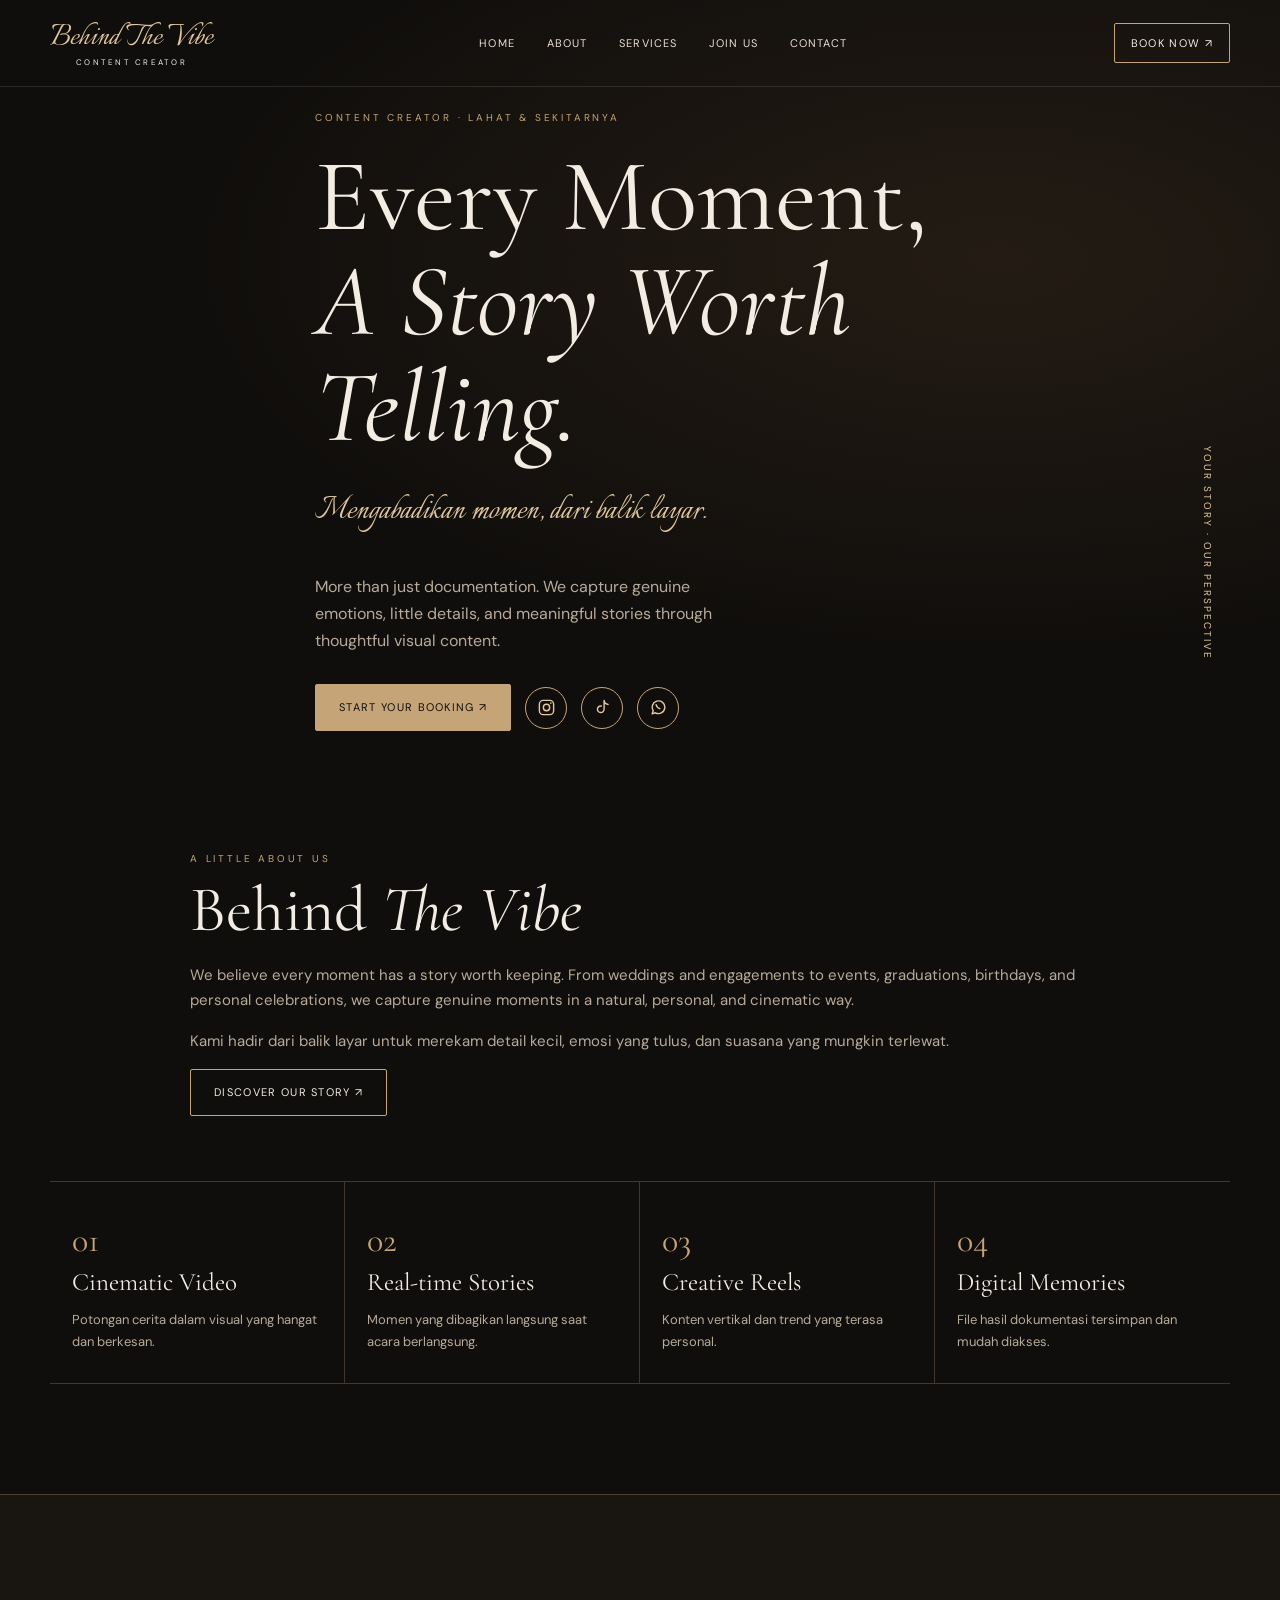
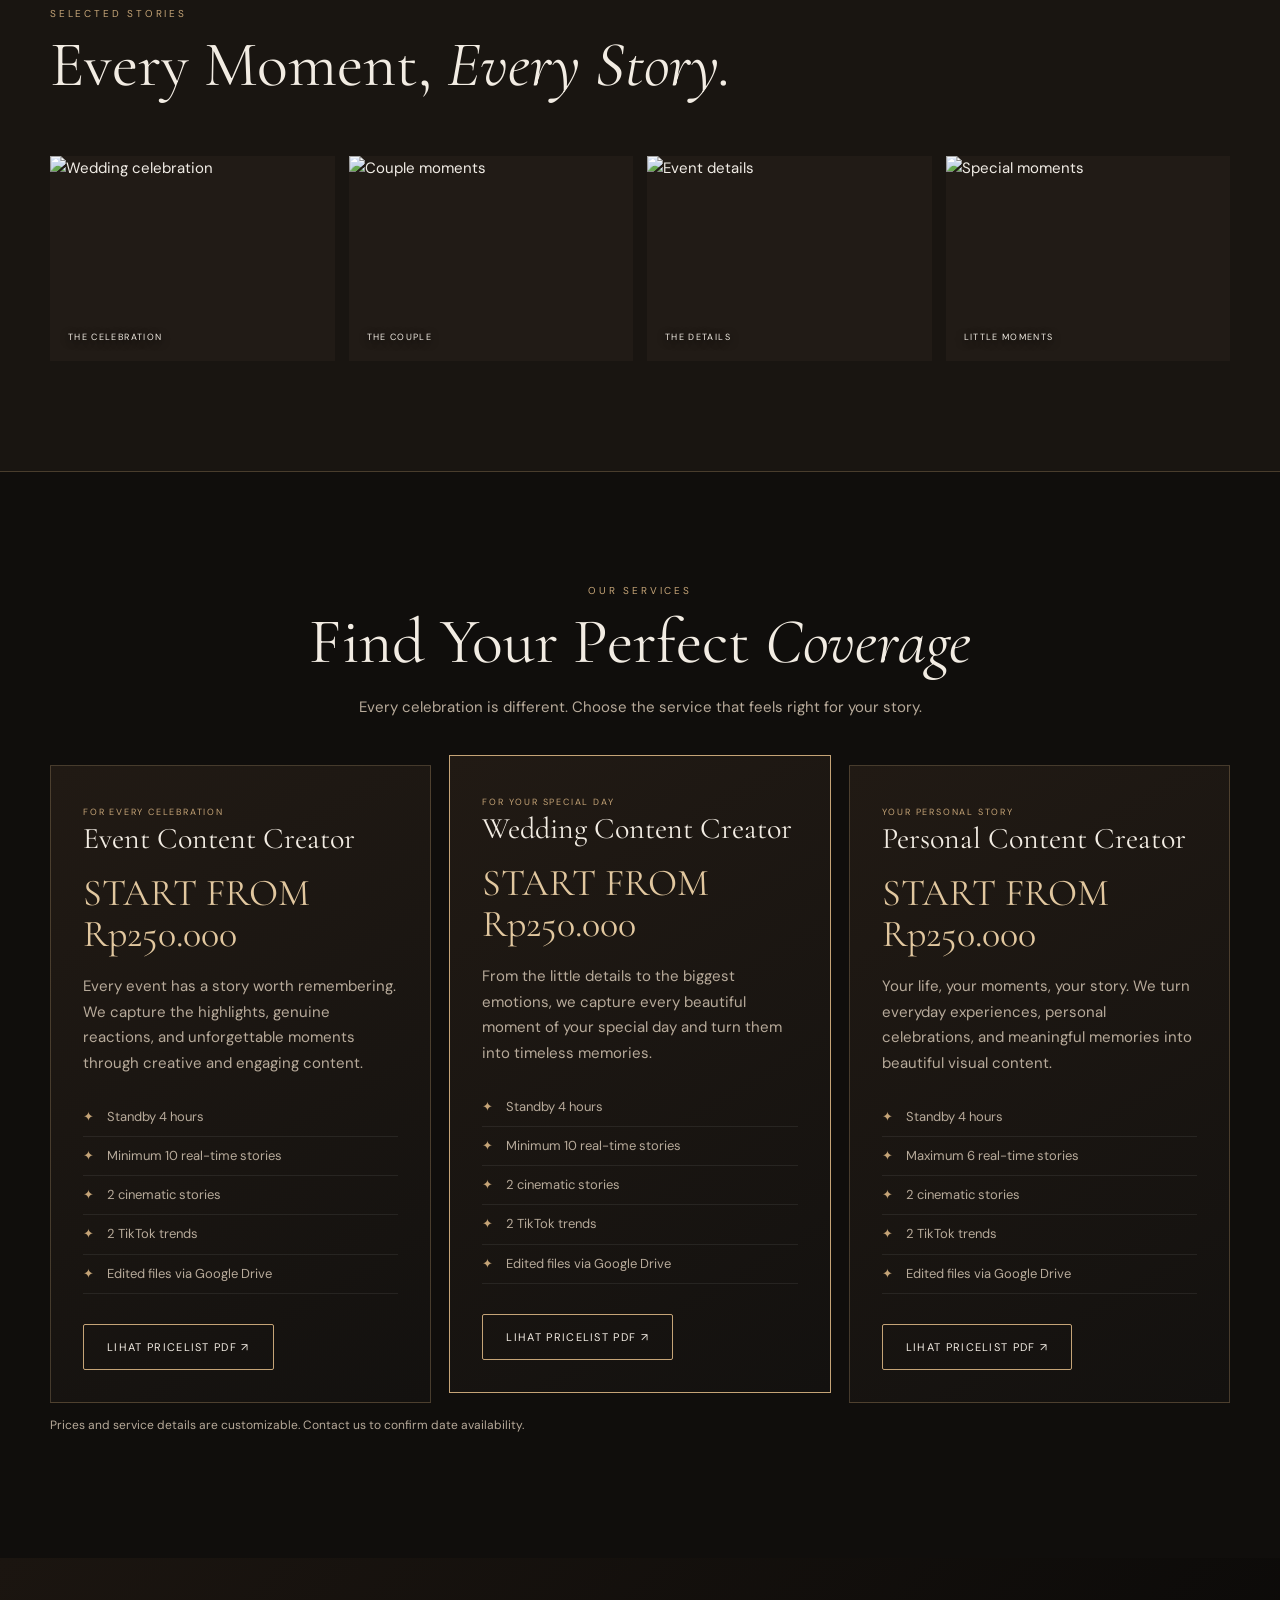
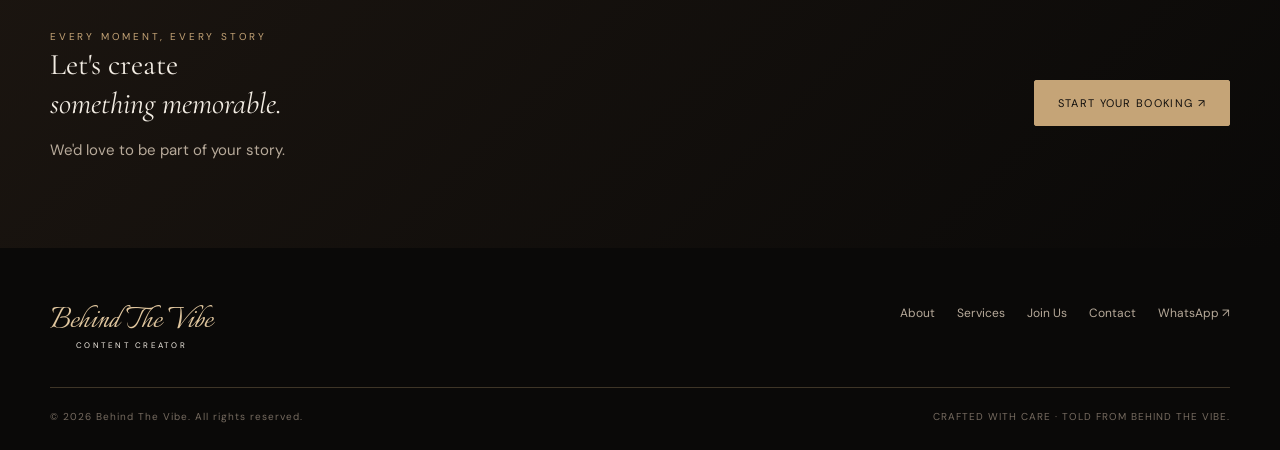
==== index.html @ 04918d2b "Add files via upload" ====
<!DOCTYPE html>
<html lang="id">
 <head>
  <meta charset="utf-8"/>
  <meta content="width=device-width,initial-scale=1" name="viewport"/>
  <meta content="Behind The Vibe &mdash; Content Creator in Lahat &amp; Sekitarnya. Mengabadikan momen, dari balik layar." name="description"/>
  <title>
   Content Creator &mdash; Behind The Vibe
  </title>
  <link href="styles.css" rel="stylesheet"/>
 </head>
 <body>
  <header class="site-header">
   <div class="container nav">
    <a class="brand" href="index.html">
     <strong>
      Behind The Vibe
     </strong>
     <span>
      Content Creator
     </span>
    </a>
    <nav class="navlinks">
     <a href="index.html">
      Home
     </a>
     <a href="about.html">
      About
     </a>
     <a href="packages.html">
      Services
     </a>
     <a href="join-us.html">
      Join Us
     </a>
     <a href="contact.html">
      Contact
     </a>
    </nav>
    <a class="btn small" href="booking.html">
     Book Now &nearrow;
    </a>
    <button aria-expanded="false" aria-label="Buka menu" class="menu-toggle">
     ☰
    </button>
   </div>
  </header>
  <main>
   <section class="hero">
    <div class="container hero-content">
     <div class="eyebrow">
      Content Creator &middot; Lahat &amp; Sekitarnya
     </div>
     <h1>
      Every Moment,
      <br/>
      <em>
       A Story Worth Telling.
      </em>
     </h1>
     <div class="script">
      Mengabadikan momen, dari balik layar.
     </div>
     <p>
      More than just documentation. We capture genuine emotions, little details, and meaningful stories through thoughtful visual content.
     </p>
     <div class="hero-actions">
      <a class="btn fill" href="booking.html">
       Start Your Booking &nearrow;
      </a>
      <a aria-label="Instagram" class="social-icon" data-social="instagram" href="#"><svg viewBox="0 0 24 24" aria-hidden="true"><rect x="3" y="3" width="18" height="18" rx="5"/><circle cx="12" cy="12" r="4"/><circle cx="17.5" cy="6.5" r="1" fill="currentColor" stroke="none"/></svg></a>
      <a aria-label="TikTok" class="social-icon" data-social="tiktok" href="#"><svg viewBox="0 0 24 24" aria-hidden="true"><path d="M14 3v11.2a4.2 4.2 0 1 1-3.5-4.14M14 3c.5 3.1 2.2 4.8 5 5.1"/></svg></a>
      <a aria-label="WhatsApp" class="social-icon" data-wa="Halo Behind The Vibe! Saya ingin bertanya tentang layanan." href="#"><svg viewBox="0 0 24 24" aria-hidden="true"><path d="M20 11.7a8 8 0 0 1-11.8 7L4 20l1.3-4A8 8 0 1 1 20 11.7Z"/><path d="M9 8.5c.5 2.6 2 4.1 4.6 5"/></svg></a>
     </div>
    </div>
    <div class="hero-note">
     YOUR STORY &middot; OUR PERSPECTIVE
    </div>
   </section>
   <section class="section">
    <div class="container intro-grid">
     <div>
      <div class="eyebrow">
       A little about us
      </div>
      <h2>
       Behind
       <em>
        The Vibe
       </em>
      </h2>
      <p>
       We believe every moment has a story worth keeping. From weddings and engagements to events, graduations, birthdays, and personal celebrations, we capture genuine moments in a natural, personal, and cinematic way.
      </p>
      <p>
       Kami hadir dari balik layar untuk merekam detail kecil, emosi yang tulus, dan suasana yang mungkin terlewat.
      </p>
      <a class="btn" href="about.html">
       Discover Our Story &nearrow;
      </a>
     </div>
    </div>
    <div class="container service-grid">
     <div class="service">
      <div class="num">
       01
      </div>
      <h3>
       Cinematic Video
      </h3>
      <p>
       Potongan cerita dalam visual yang hangat dan berkesan.
      </p>
     </div>
     <div class="service">
      <div class="num">
       02
      </div>
      <h3>
       Real-time Stories
      </h3>
      <p>
       Momen yang dibagikan langsung saat acara berlangsung.
      </p>
     </div>
     <div class="service">
      <div class="num">
       03
      </div>
      <h3>
       Creative Reels
      </h3>
      <p>
       Konten vertikal dan trend yang terasa personal.
      </p>
     </div>
     <div class="service">
      <div class="num">
       04
      </div>
      <h3>
       Digital Memories
      </h3>
      <p>
       File hasil dokumentasi tersimpan dan mudah diakses.
      </p>
     </div>
    </div>
   </section>
   <section class="section dark-panel">
    <div class="container">
     <div class="split-heading">
      <div>
       <div class="eyebrow">
        Selected stories
       </div>
       <h2>
        Every Moment,
        <em>
         Every Story.
        </em>
       </h2>
      </div>
     </div>
     <div class="gallery">
      <a href="packages.html">
       <img alt="Wedding celebration" src="https://images.unsplash.com/photo-1511285560929-80b456fea0bc?auto=format&amp;fit=crop&amp;w=800&amp;q=85"/>
       <span class="gallery-label">
        The Celebration
       </span>
      </a>
      <a href="packages.html">
       <img alt="Couple moments" src="https://images.unsplash.com/photo-1523438885200-e635ba2c371e?auto=format&amp;fit=crop&amp;w=800&amp;q=85"/>
       <span class="gallery-label">
        The Couple
       </span>
      </a>
      <a href="packages.html">
       <img alt="Event details" src="https://images.unsplash.com/photo-1519225421980-715cb0215aed?auto=format&amp;fit=crop&amp;w=800&amp;q=85"/>
       <span class="gallery-label">
        The Details
       </span>
      </a>
      <a href="packages.html">
       <img alt="Special moments" src="https://images.unsplash.com/photo-1532712938310-34cb3982ef74?auto=format&amp;fit=crop&amp;w=800&amp;q=85"/>
       <span class="gallery-label">
        Little Moments
       </span>
      </a>
     </div>
    </div>
   </section>
   <section class="section">
    <div class="container">
     <div class="section-head center">
      <div class="eyebrow">
       Our services
      </div>
      <h2>
       Find Your Perfect
       <em>
        Coverage
       </em>
      </h2>
      <p>
       Every celebration is different. Choose the service that feels right for your story.
      </p>
     </div>
     <div class="package-grid">
      <article class="package">
       <span class="tag">
        For every celebration
       </span>
       <h3>
        Event Content Creator
       </h3>
       <div class="price">
        START FROM Rp250.000
       </div>
       <p>
        Every event has a story worth remembering. We capture the highlights, genuine reactions, and unforgettable moments through creative and engaging content.
       </p>
       <ul>
        <li>
         Standby 4 hours
        </li>
        <li>
         Minimum 10 real-time stories
        </li>
        <li>
         2 cinematic stories
        </li>
        <li>
         2 TikTok trends
        </li>
        <li>
         Edited files via Google Drive
        </li>
       </ul>
       <a class="btn" href="packages.html#pricelist">
        Lihat Pricelist PDF &nearrow;
       </a>
      </article>
      <article class="package featured">
       <span class="tag">
        For your special day
       </span>
       <h3>
        Wedding Content Creator
       </h3>
       <div class="price">
        START FROM Rp250.000
       </div>
       <p>
        From the little details to the biggest emotions, we capture every beautiful moment of your special day and turn them into timeless memories.
       </p>
       <ul>
        <li>
         Standby 4 hours
        </li>
        <li>
         Minimum 10 real-time stories
        </li>
        <li>
         2 cinematic stories
        </li>
        <li>
         2 TikTok trends
        </li>
        <li>
         Edited files via Google Drive
        </li>
       </ul>
       <a class="btn" href="packages.html#pricelist">
        Lihat Pricelist PDF &nearrow;
       </a>
      </article>
      <article class="package">
       <span class="tag">
        Your personal story
       </span>
       <h3>
        Personal Content Creator
       </h3>
       <div class="price">
        START FROM Rp250.000
       </div>
       <p>
        Your life, your moments, your story. We turn everyday experiences, personal celebrations, and meaningful memories into beautiful visual content.
       </p>
       <ul>
        <li>
         Standby 4 hours
        </li>
        <li>
         Maximum 6 real-time stories
        </li>
        <li>
         2 cinematic stories
        </li>
        <li>
         2 TikTok trends
        </li>
        <li>
         Edited files via Google Drive
        </li>
       </ul>
       <a class="btn" href="packages.html#pricelist">
        Lihat Pricelist PDF &nearrow;
       </a>
      </article>
     </div>
     <p class="form-note">
      Prices and service details are customizable. Contact us to confirm date availability.
     </p>
    </div>
   </section>
   <section class="contact-band">
    <div class="container contact-row">
     <div>
      <div class="eyebrow">
       Every Moment, Every Story
      </div>
      <div class="quote">
       Let's create
       <br/>
       <em>
        something memorable.
       </em>
      </div>
      <p>
       We'd love to be part of your story.
      </p>
     </div>
     <a class="btn fill" href="booking.html">
      Start Your Booking &nearrow;
     </a>
    </div>
   </section>
  </main>
  <footer class="footer">
   <div class="container">
    <div class="footer-top">
     <a class="brand" href="index.html">
      <strong>
       Behind The Vibe
      </strong>
      <span>
       Content Creator
      </span>
     </a>
     <div class="footer-links">
      <a href="about.html">
       About
      </a>
      <a href="packages.html">
       Services
      </a>
      <a href="join-us.html">
       Join Us
      </a>
      <a href="contact.html">
       Contact
      </a>
      <a data-wa="Halo Behind The Vibe, saya ingin bertanya tentang layanan." href="#">
       WhatsApp &nearrow;
      </a>
     </div>
    </div>
    <div class="copyright">
     <span>
      &copy; 2026 Behind The Vibe. All rights reserved.
     </span>
     <span>
      CRAFTED WITH CARE &middot; TOLD FROM BEHIND THE VIBE.
     </span>
    </div>
   </div>
  </footer>
  <script src="script.js">
  </script>
 </body>
</html>
---- styles.css ----
@import url('https://fonts.googleapis.com/css2?family=Cormorant+Garamond:wght@400;500;600;700&family=DM+Sans:wght@300;400;500;600&family=Italianno&display=swap');
:root{--bg:#100e0c;--panel:#191511;--panel2:#211b16;--gold:#c5a477;--gold2:#e1c79f;--cream:#f2ece3;--muted:#b7aa9a;--line:rgba(197,164,119,.28);--max:1180px}*{box-sizing:border-box}html{scroll-behavior:smooth}body{margin:0;background:var(--bg);color:var(--cream);font-family:'DM Sans',sans-serif;font-size:15px;line-height:1.7}a{color:inherit;text-decoration:none}img{display:block;max-width:100%}.container{width:min(var(--max),calc(100% - 48px));margin:auto}.eyebrow{color:var(--gold);font-size:10px;letter-spacing:.28em;text-transform:uppercase}.script{font-family:Italianno,cursive;color:var(--gold2);font-size:34px}.serif,h1,h2,h3{font-family:'Cormorant Garamond',serif;font-weight:400;line-height:1.03}h1{font-size:clamp(56px,8vw,104px);margin:18px 0}h2{font-size:clamp(42px,5vw,66px);margin:10px 0 20px}h3{font-size:30px;margin:0 0 10px}p{color:var(--muted)}.gold{color:var(--gold2)}.btn{display:inline-flex;align-items:center;justify-content:center;gap:12px;padding:13px 23px;border:1px solid var(--gold);border-radius:2px;color:var(--cream);font-size:11px;letter-spacing:.12em;text-transform:uppercase;transition:.25s}.btn:hover{background:var(--gold);color:#100e0c}.btn.fill{background:var(--gold);color:#100e0c}.btn.small{padding:10px 16px}.site-header{position:absolute;z-index:10;top:0;left:0;width:100%;border-bottom:1px solid rgba(255,255,255,.1)}.nav{height:86px;display:flex;align-items:center;justify-content:space-between}.brand{display:flex;flex-direction:column;line-height:1}.brand strong{font-family:Italianno,cursive;font-size:36px;font-weight:400;color:var(--gold2)}.brand span{font-size:8px;letter-spacing:.28em;text-transform:uppercase;text-align:center;margin-top:2px}.navlinks{display:flex;gap:32px;align-items:center}.navlinks a{font-size:11px;color:#e9e0d5;letter-spacing:.1em;text-transform:uppercase}.navlinks a.active,.navlinks a:hover{color:var(--gold2)}.menu-toggle{display:none;background:none;border:1px solid var(--line);color:var(--cream);padding:8px 12px}.hero{min-height:740px;display:flex;align-items:center;position:relative;background:radial-gradient(ellipse at 75% 35%,#211b16 0%,#100e0c 58%);}
.hero-content{padding-top:100px;max-width:650px}.hero p{max-width:430px;font-size:16px}.hero .script{font-size:38px;margin:20px 0 28px}.hero-actions{display:flex;gap:14px;flex-wrap:wrap;margin-top:30px}.hero-note{position:absolute;right:5%;bottom:80px;writing-mode:vertical-rl;color:var(--gold2);font-size:10px;letter-spacing:.2em}.section{padding:110px 0}.section-head{max-width:680px;margin-bottom:45px}.section-head.center{text-align:center;margin-left:auto;margin-right:auto}.intro-grid{display:grid;grid-template-columns:1fr 1fr;gap:70px;align-items:center}.photo-frame{position:relative;padding:12px;border:1px solid var(--line)}.photo-frame img{width:100%;height:540px;object-fit:cover;filter:saturate(.72)}.photo-frame:after{content:'';position:absolute;inset:28px -18px -18px 28px;border:1px solid var(--line);z-index:-1}.service-grid{display:grid;grid-template-columns:repeat(4,1fr);border-top:1px solid var(--line);border-bottom:1px solid var(--line);margin-top:65px}.service{padding:30px 22px;border-right:1px solid var(--line)}.service:last-child{border:0}.service .num{font-family:'Cormorant Garamond';font-size:34px;color:var(--gold)}.service h3{font-size:25px}.service p{font-size:13px;margin-bottom:0}.dark-panel{background:var(--panel);border-top:1px solid var(--line);border-bottom:1px solid var(--line)}.split-heading{display:flex;justify-content:space-between;align-items:end;gap:30px;margin-bottom:38px}.gallery{display:grid;grid-template-columns:repeat(4,1fr);gap:14px}.gallery a{position:relative;overflow:hidden;display:block;background:var(--panel2)}.gallery img{width:100%;height:320px;object-fit:cover;transition:transform .6s;filter:saturate(.75)}.gallery a:hover img{transform:scale(1.05)}.gallery-label{position:absolute;left:18px;bottom:15px;text-transform:uppercase;letter-spacing:.15em;font-size:10px;text-shadow:0 2px 8px #000}.package-grid{display:grid;grid-template-columns:repeat(3,1fr);gap:18px}.package{padding:32px;background:linear-gradient(150deg,#211a14,#13110f);border:1px solid var(--line);position:relative}.package.featured{border-color:var(--gold);transform:translateY(-10px)}.package .tag{font-size:9px;letter-spacing:.2em;color:var(--gold);text-transform:uppercase}.price{font-family:'Cormorant Garamond';font-size:42px;color:var(--gold2);margin:18px 0}.package ul{list-style:none;padding:0;margin:22px 0 30px}.package li{padding:8px 0;border-bottom:1px solid rgba(255,255,255,.07);color:var(--muted);font-size:13px}.package li:before{content:'✦';color:var(--gold);margin-right:10px}.quote{font-family:'Cormorant Garamond';font-size:30px;line-height:1.3;color:var(--cream)}.contact-band{padding:70px 0;background:linear-gradient(90deg,rgba(10,9,8,.94),rgba(10,9,8,.78)),url('https://images.unsplash.com/photo-1511285560929-80b456fea0bc?auto=format&fit=crop&w=1800&q=85') center/cover}.contact-row{display:flex;align-items:center;justify-content:space-between;gap:30px}.footer{padding:55px 0 25px;background:#0a0908}.footer-top{display:flex;justify-content:space-between;gap:30px;padding-bottom:38px;border-bottom:1px solid var(--line)}.footer-links{display:flex;gap:22px;flex-wrap:wrap;color:var(--muted);font-size:12px}.copyright{padding-top:20px;display:flex;justify-content:space-between;color:#766b60;font-size:10px;letter-spacing:.1em}.page-hero{padding:190px 0 90px;background:linear-gradient(135deg,#17120e,#100e0c 65%);}
.page-hero h1{font-size:clamp(54px,7vw,82px)}.breadcrumb{font-size:10px;letter-spacing:.2em;color:var(--gold);text-transform:uppercase}.content-narrow{max-width:780px}.values{display:grid;grid-template-columns:repeat(3,1fr);gap:16px;margin-top:45px}.value-card{padding:25px;border:1px solid var(--line);background:var(--panel)}.portfolio-filter{display:flex;gap:10px;flex-wrap:wrap;margin-bottom:30px}.filter-btn{background:transparent;border:1px solid var(--line);color:var(--muted);padding:9px 17px;font:inherit;font-size:11px;cursor:pointer}.filter-btn.active,.filter-btn:hover{background:var(--gold);color:#100e0c}.portfolio-grid{display:grid;grid-template-columns:repeat(3,1fr);gap:18px}.portfolio-grid img{height:370px;width:100%;object-fit:cover}.portfolio-item[hidden]{display:none}.booking-form{display:grid;grid-template-columns:1fr 1fr;gap:18px}.field{display:flex;flex-direction:column;gap:8px}.field.full{grid-column:1/-1}.field label{font-size:10px;letter-spacing:.17em;text-transform:uppercase;color:var(--gold)}.field input,.field select,.field textarea{background:#17130f;border:1px solid var(--line);padding:14px;color:var(--cream);font:inherit;outline:none}.field textarea{min-height:120px;resize:vertical}.field input:focus,.field select:focus,.field textarea:focus{border-color:var(--gold)}.form-note{font-size:12px}.faq{border-top:1px solid var(--line)}.faq details{padding:20px 0;border-bottom:1px solid var(--line)}.faq summary{cursor:pointer;font-family:'Cormorant Garamond';font-size:25px}.faq details p{max-width:700px}.floating-wa{position:fixed;right:22px;bottom:22px;z-index:20;background:#b99a70;color:#100e0c;padding:13px 18px;border-radius:30px;font-size:11px;letter-spacing:.08em;box-shadow:0 8px 30px #0008}.notice{padding:14px 18px;background:#211b16;border-left:2px solid var(--gold);color:var(--muted);font-size:12px;margin:20px 0}
@media(max-width:850px){.navlinks{display:none;position:absolute;top:85px;left:0;right:0;background:#100e0c;padding:24px;flex-direction:column;align-items:flex-start;border-bottom:1px solid var(--line)}.navlinks.open{display:flex}.menu-toggle{display:block}.nav>.btn{display:none}.hero{min-height:680px;background-position:60% center}.intro-grid{grid-template-columns:1fr;gap:40px}.photo-frame img{height:430px}.service-grid{grid-template-columns:repeat(2,1fr)}.service:nth-child(2){border-right:0}.service:nth-child(-n+2){border-bottom:1px solid var(--line)}.gallery{grid-template-columns:repeat(2,1fr)}.gallery img{height:260px}.package-grid{grid-template-columns:1fr}.package.featured{transform:none}.contact-row,.footer-top{align-items:flex-start;flex-direction:column}.portfolio-grid{grid-template-columns:repeat(2,1fr)}.values{grid-template-columns:1fr}}
@media(max-width:560px){.container{width:min(100% - 34px,var(--max))}.nav{height:76px}.brand strong{font-size:30px}.hero{min-height:650px}.hero-content{padding-top:85px}.hero p{font-size:14px}.hero .script{font-size:31px}.section{padding:75px 0}.service-grid{margin-top:40px}.service{padding:22px 14px}.service h3{font-size:22px}.gallery{gap:9px}.gallery img{height:210px}.split-heading{display:block}.portfolio-grid{grid-template-columns:1fr 1fr;gap:10px}.portfolio-grid img{height:240px}.booking-form{grid-template-columns:1fr}.field.full{grid-column:auto}.page-hero{padding:155px 0 70px}.copyright{flex-direction:column;gap:8px}.floating-wa{right:12px;bottom:12px}.quote{font-size:25px}}

/* Behind The Vibe universal content creator updates */
.social-icon{width:42px;height:42px;border:1px solid var(--gold);border-radius:50%;display:inline-flex;align-items:center;justify-content:center;color:var(--gold2);font-family:'DM Sans',sans-serif;font-size:12px;text-transform:uppercase;transition:.25s}
.social-icon:hover{background:var(--gold);color:var(--bg)}
.hero-actions{align-items:center}
.gallery img{height:205px}
.gallery-label{font-size:9px}
.about-placeholder{min-height:420px;border:1px solid var(--line);background:linear-gradient(145deg,#211b16,#0b0908);display:flex;flex-direction:column;align-items:center;justify-content:center;color:var(--gold2);letter-spacing:.28em}
.about-placeholder span{font-family:'Cormorant Garamond',serif;font-size:clamp(28px,5vw,48px);letter-spacing:.12em}
.about-placeholder small{font-size:9px;margin-top:12px;color:var(--muted)}
.package .price{font-size:clamp(27px,3vw,38px);line-height:1.1}
.package p{min-height:100px}
.package-grid{align-items:stretch}
.contact-grid{display:grid;grid-template-columns:repeat(3,1fr);gap:18px}
.contact-card{padding:34px 28px;border:1px solid var(--line);background:linear-gradient(145deg,#211b16,#12100e);min-height:220px;transition:.25s}
.contact-card:hover{border-color:var(--gold);transform:translateY(-4px)}
.contact-card h3{margin-top:28px}
.embed-placeholder,.pdf-panel{border:1px solid var(--line);padding:45px;background:var(--panel);text-align:center}
.embed-placeholder h3{font-size:38px;margin:15px 0}
.embed-placeholder p{max-width:560px;margin:0 auto}
.pdf-panel{display:flex;align-items:center;justify-content:space-between;text-align:left;margin-top:50px;gap:24px}
.pdf-panel h3{margin:10px 0}
.pdf-placeholder{border:1px solid var(--gold);padding:14px 18px;color:var(--gold2);font-size:10px;letter-spacing:.15em;white-space:nowrap}
.booking-form .full{grid-column:1/-1}
@media(max-width:850px){.contact-grid{grid-template-columns:1fr}.gallery img{height:180px}.pdf-panel{align-items:flex-start;flex-direction:column}}
@media(max-width:560px){.gallery img{height:160px}.package p{min-height:0}.about-placeholder{min-height:300px}.embed-placeholder{padding:30px 20px}.social-icon{width:38px;height:38px}}


/* Embedded documents and form feedback */
.pdf-panel{display:block;text-align:left}
.pdf-heading{max-width:700px;margin-bottom:22px}
.pdf-viewer{position:relative;min-height:220px;background:#0d0b09;border:1px solid var(--line)}
.pdf-viewer iframe{display:block;width:100%;height:780px;border:0;background:#fff}
.pdf-placeholder{display:block;padding:26px;text-align:center;color:var(--gold2);font-size:11px;letter-spacing:.16em}
.pdf-placeholder[hidden]{display:none}
.form-embed{display:block;width:100%;min-height:850px;border:1px solid var(--line);background:#fff}
.form-embed[hidden]{display:none}
.form-success{color:#a8d5ad}
.form-error{color:#e5a49b}
.booking-form button:disabled{opacity:.6;cursor:wait}
@media(max-width:560px){.pdf-viewer iframe{height:620px}.form-embed{min-height:720px}}

/* Revision Nov 2026: image-free hero/about and recognizable social marks */
.intro-grid{grid-template-columns:1fr;max-width:900px}
.social-icon svg{width:19px;height:19px;fill:none;stroke:currentColor;stroke-width:1.8;stroke-linecap:round;stroke-linejoin:round}
.social-icon{font-size:0}
.pdf-page{min-height:100vh;padding:130px 0 70px}
.pdf-page .pdf-viewer{min-height:75vh;border:1px solid var(--line);background:#0d0b09}
.pdf-page iframe{display:block;width:100%;height:78vh;border:0;background:#fff}
.pdf-page .pdf-placeholder{white-space:normal;line-height:1.8;padding:50px 24px}
.pdf-back{margin-bottom:28px}
/* Home hero uses typography and a dark cinematic gradient, not a couple photograph. */
.hero{min-height:740px;display:flex;align-items:center;position:relative;background:radial-gradient(ellipse at 78% 35%,#241c14 0%,#100e0c 58%);}
.contact-band{background:linear-gradient(135deg,#1b1510,#0a0908);}
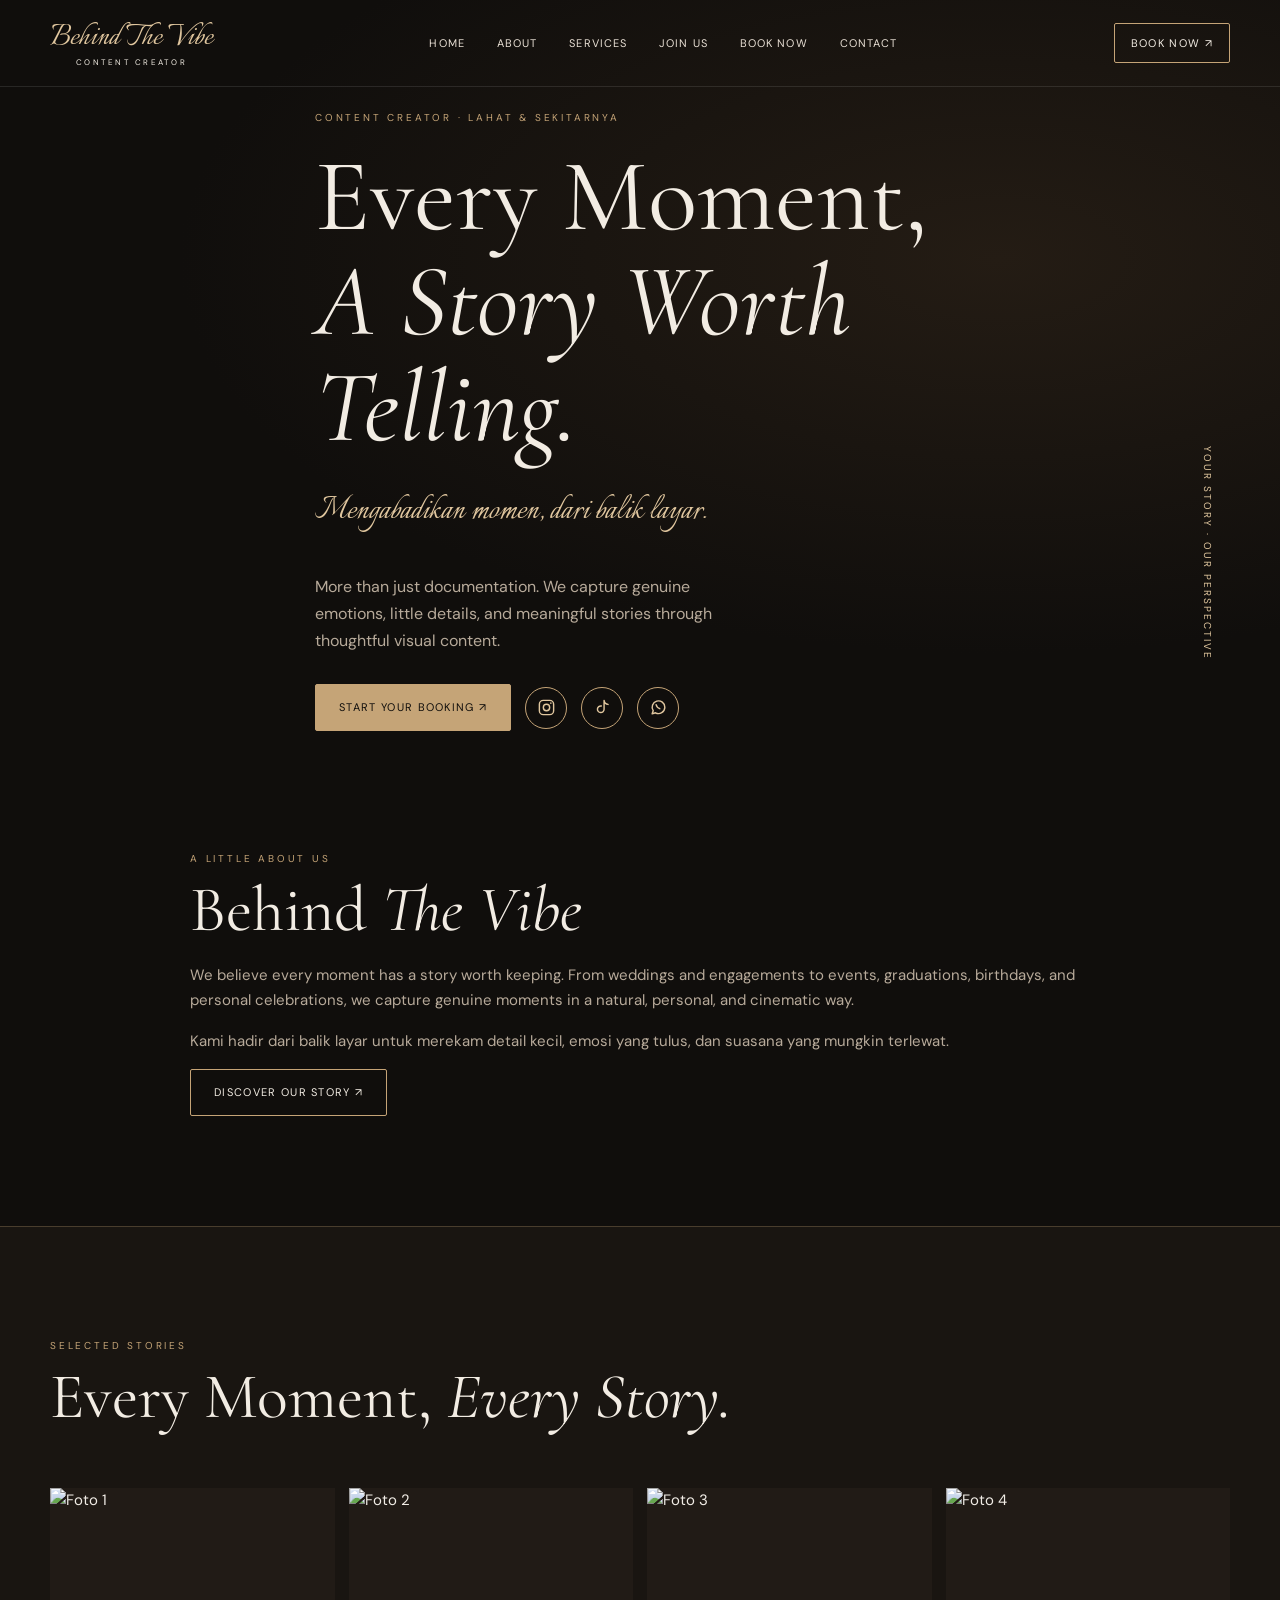
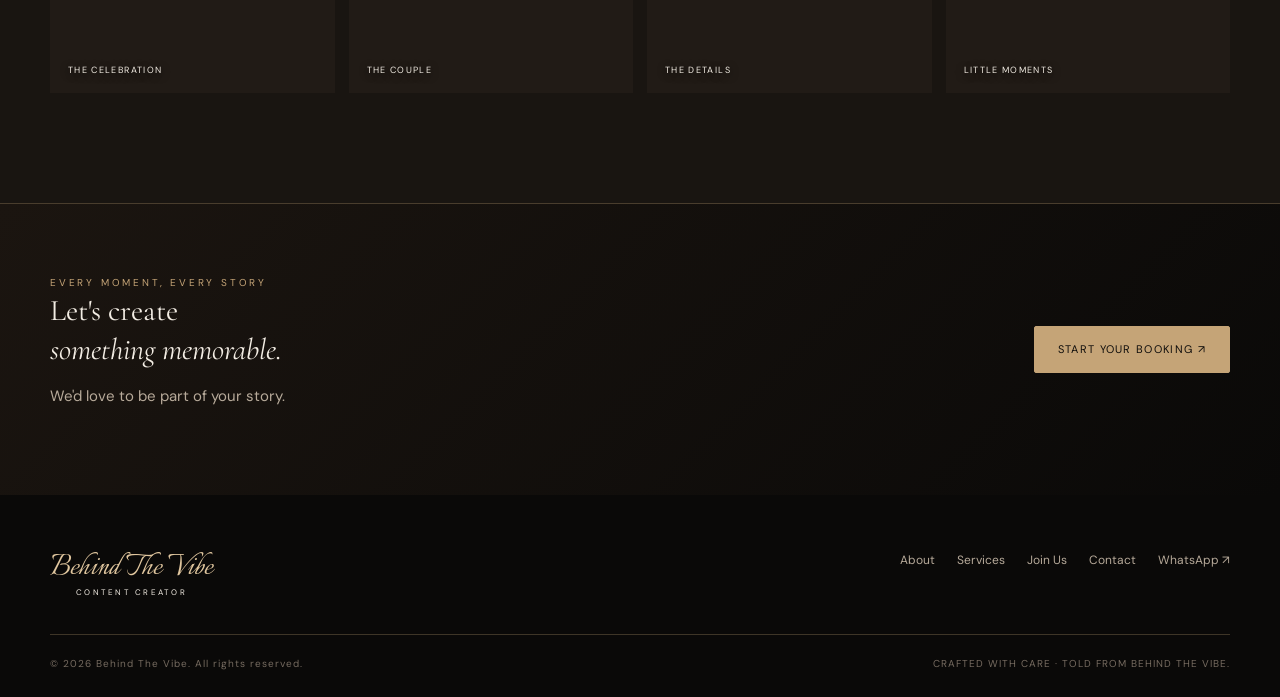
==== commit 674fa9b0: "index.html" ====
--- a/index.html
+++ b/index.html
@@ -33,7 +33,7 @@
      <a href="join-us.html">
       Join Us
      </a>
-     <a href="contact.html">
+     <a class="mobile-book-link" href="booking.html">Book Now</a><a href="contact.html">
       Contact
      </a>
     </nav>
@@ -51,7 +51,7 @@
      <div class="eyebrow">
       Content Creator &middot; Lahat &amp; Sekitarnya
      </div>
-     <h1>
+     <h1 class="home-title">
       Every Moment,
       <br/>
       <em>
@@ -100,52 +100,7 @@
       </a>
      </div>
     </div>
-    <div class="container service-grid">
-     <div class="service">
-      <div class="num">
-       01
-      </div>
-      <h3>
-       Cinematic Video
-      </h3>
-      <p>
-       Potongan cerita dalam visual yang hangat dan berkesan.
-      </p>
-     </div>
-     <div class="service">
-      <div class="num">
-       02
-      </div>
-      <h3>
-       Real-time Stories
-      </h3>
-      <p>
-       Momen yang dibagikan langsung saat acara berlangsung.
-      </p>
-     </div>
-     <div class="service">
-      <div class="num">
-       03
-      </div>
-      <h3>
-       Creative Reels
-      </h3>
-      <p>
-       Konten vertikal dan trend yang terasa personal.
-      </p>
-     </div>
-     <div class="service">
-      <div class="num">
-       04
-      </div>
-      <h3>
-       Digital Memories
-      </h3>
-      <p>
-       File hasil dokumentasi tersimpan dan mudah diakses.
-      </p>
-     </div>
-    </div>
+
    </section>
    <section class="section dark-panel">
     <div class="container">
@@ -164,155 +119,30 @@
      </div>
      <div class="gallery">
       <a href="packages.html">
-       <img alt="Wedding celebration" src="https://images.unsplash.com/photo-1511285560929-80b456fea0bc?auto=format&amp;fit=crop&amp;w=800&amp;q=85"/>
+       <img alt="Foto 1" src="&amp;fit=crop&amp;w=800&amp;q=85"/>
        <span class="gallery-label">
         The Celebration
        </span>
       </a>
       <a href="packages.html">
-       <img alt="Couple moments" src="https://images.unsplash.com/photo-1523438885200-e635ba2c371e?auto=format&amp;fit=crop&amp;w=800&amp;q=85"/>
+       <img alt="Foto 2" src="&amp;fit=crop&amp;w=800&amp;q=85"/>
        <span class="gallery-label">
         The Couple
        </span>
       </a>
       <a href="packages.html">
-       <img alt="Event details" src="https://images.unsplash.com/photo-1519225421980-715cb0215aed?auto=format&amp;fit=crop&amp;w=800&amp;q=85"/>
+       <img alt="Foto 3" src="&amp;fit=crop&amp;w=800&amp;q=85"/>
        <span class="gallery-label">
         The Details
        </span>
       </a>
       <a href="packages.html">
-       <img alt="Special moments" src="https://images.unsplash.com/photo-1532712938310-34cb3982ef74?auto=format&amp;fit=crop&amp;w=800&amp;q=85"/>
+       <img alt="Foto 4" src="&amp;fit=crop&amp;w=800&amp;q=85"/>
        <span class="gallery-label">
         Little Moments
        </span>
       </a>
      </div>
-    </div>
-   </section>
-   <section class="section">
-    <div class="container">
-     <div class="section-head center">
-      <div class="eyebrow">
-       Our services
-      </div>
-      <h2>
-       Find Your Perfect
-       <em>
-        Coverage
-       </em>
-      </h2>
-      <p>
-       Every celebration is different. Choose the service that feels right for your story.
-      </p>
-     </div>
-     <div class="package-grid">
-      <article class="package">
-       <span class="tag">
-        For every celebration
-       </span>
-       <h3>
-        Event Content Creator
-       </h3>
-       <div class="price">
-        START FROM Rp250.000
-       </div>
-       <p>
-        Every event has a story worth remembering. We capture the highlights, genuine reactions, and unforgettable moments through creative and engaging content.
-       </p>
-       <ul>
-        <li>
-         Standby 4 hours
-        </li>
-        <li>
-         Minimum 10 real-time stories
-        </li>
-        <li>
-         2 cinematic stories
-        </li>
-        <li>
-         2 TikTok trends
-        </li>
-        <li>
-         Edited files via Google Drive
-        </li>
-       </ul>
-       <a class="btn" href="packages.html#pricelist">
-        Lihat Pricelist PDF &nearrow;
-       </a>
-      </article>
-      <article class="package featured">
-       <span class="tag">
-        For your special day
-       </span>
-       <h3>
-        Wedding Content Creator
-       </h3>
-       <div class="price">
-        START FROM Rp250.000
-       </div>
-       <p>
-        From the little details to the biggest emotions, we capture every beautiful moment of your special day and turn them into timeless memories.
-       </p>
-       <ul>
-        <li>
-         Standby 4 hours
-        </li>
-        <li>
-         Minimum 10 real-time stories
-        </li>
-        <li>
-         2 cinematic stories
-        </li>
-        <li>
-         2 TikTok trends
-        </li>
-        <li>
-         Edited files via Google Drive
-        </li>
-       </ul>
-       <a class="btn" href="packages.html#pricelist">
-        Lihat Pricelist PDF &nearrow;
-       </a>
-      </article>
-      <article class="package">
-       <span class="tag">
-        Your personal story
-       </span>
-       <h3>
-        Personal Content Creator
-       </h3>
-       <div class="price">
-        START FROM Rp250.000
-       </div>
-       <p>
-        Your life, your moments, your story. We turn everyday experiences, personal celebrations, and meaningful memories into beautiful visual content.
-       </p>
-       <ul>
-        <li>
-         Standby 4 hours
-        </li>
-        <li>
-         Maximum 6 real-time stories
-        </li>
-        <li>
-         2 cinematic stories
-        </li>
-        <li>
-         2 TikTok trends
-        </li>
-        <li>
-         Edited files via Google Drive
-        </li>
-       </ul>
-       <a class="btn" href="packages.html#pricelist">
-        Lihat Pricelist PDF &nearrow;
-       </a>
-      </article>
-     </div>
-     <p class="form-note">
-      Prices and service details are customizable. Contact us to confirm date availability.
-     </p>
     </div>
    </section>
    <section class="contact-band">
@@ -359,10 +189,10 @@
       <a href="join-us.html">
        Join Us
       </a>
-      <a href="contact.html">
+     <a href="contact.html">
        Contact
       </a>
-      <a data-wa="Halo Behind The Vibe, saya ingin bertanya tentang layanan." href="#">
+      <a data-wa="Halo mimin BTV, saya ingin bertanya tentang layanan." href="#">
        WhatsApp &nearrow;
       </a>
      </div>
